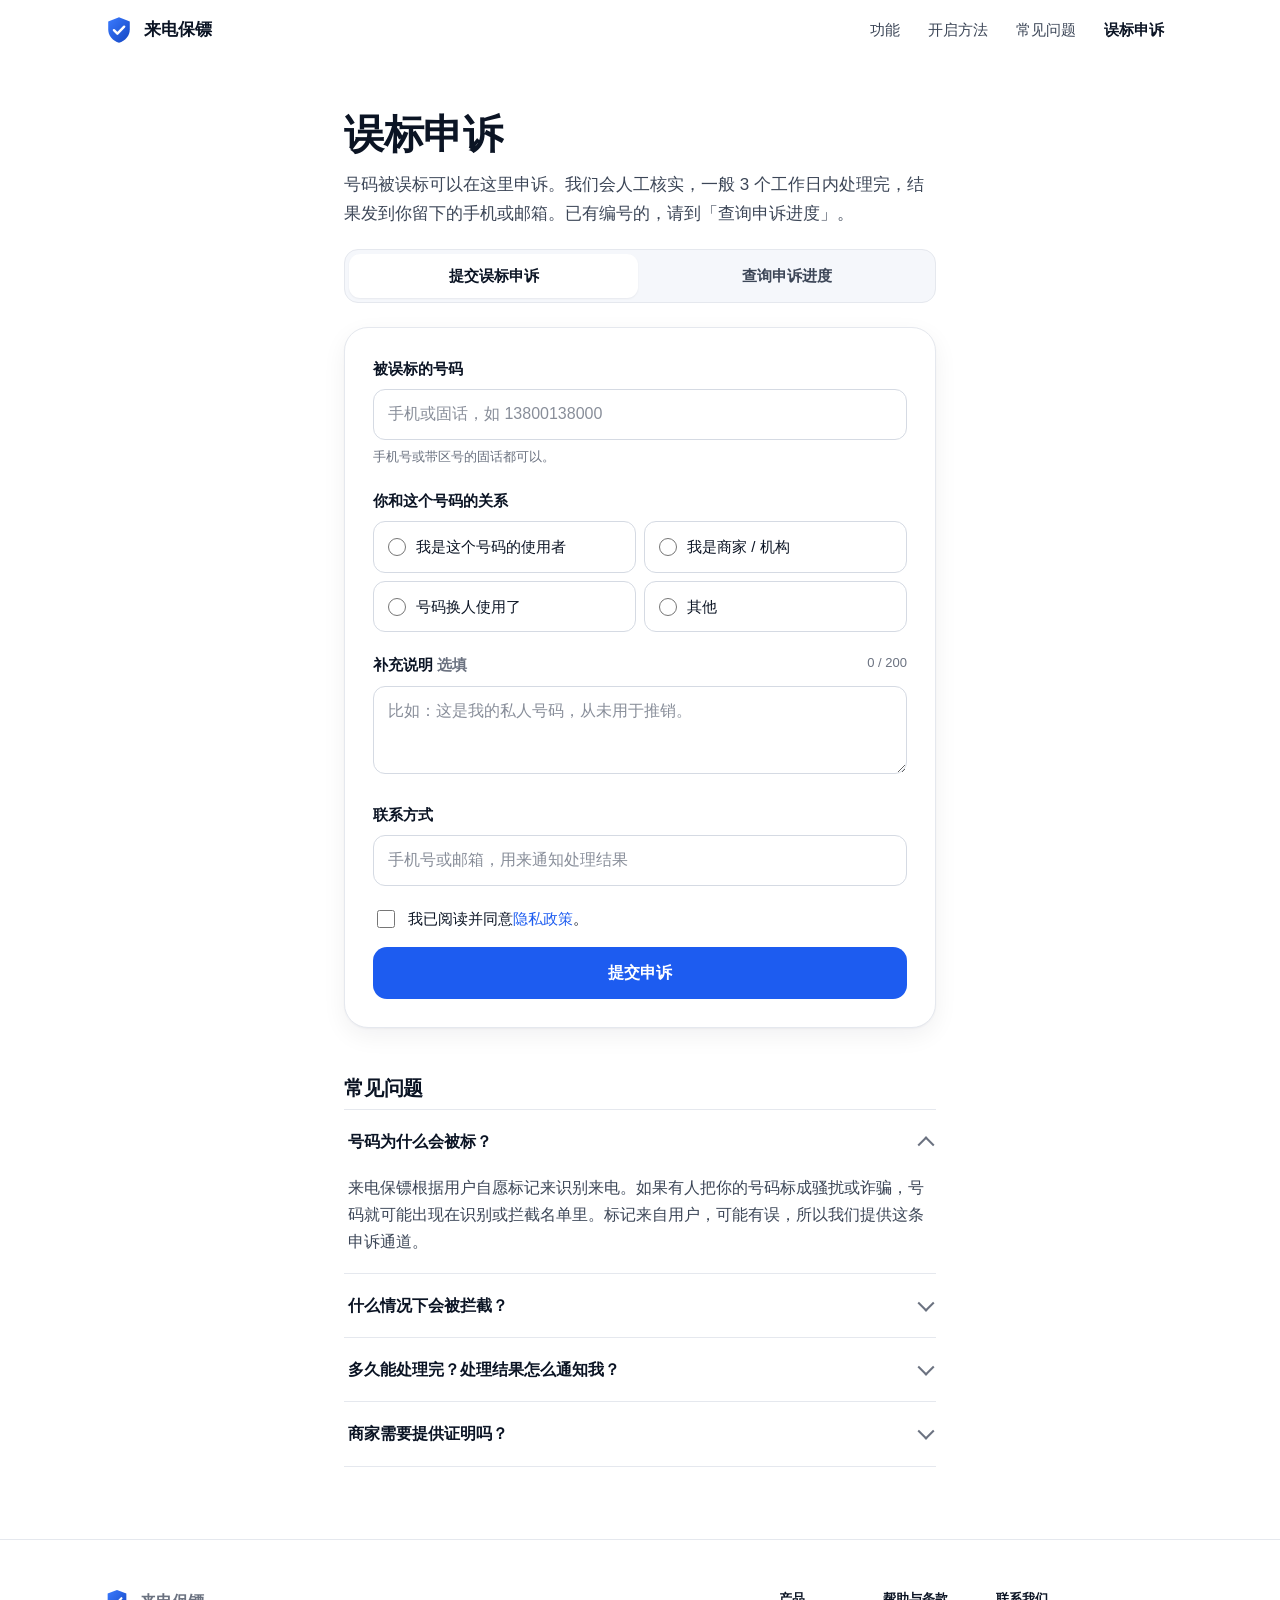
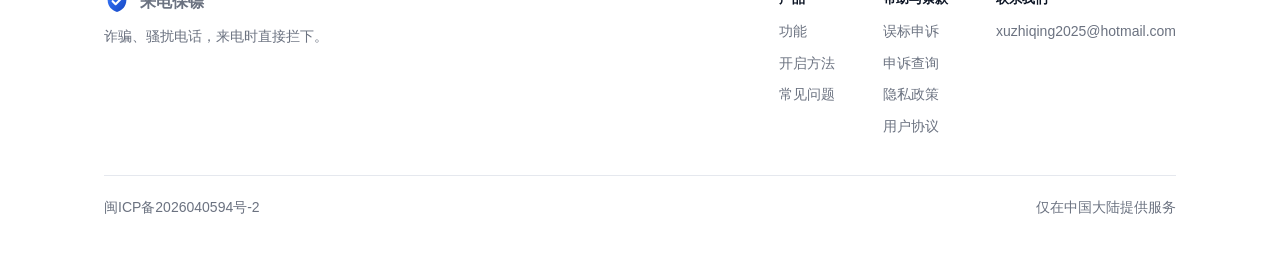
==== appeal.html @ 229f68aa "官网改版：与 www.guardmycall.cn 同步新首页、误标申诉与申诉查询 页脚只保留 ICP 备案号。隐私政策说明数据存放在境外云服务器，不写具体国家和地区。" ====
<!doctype html>
<html lang="zh-CN">
<head>
<meta charset="utf-8">
<meta name="viewport" content="width=device-width,initial-scale=1,viewport-fit=cover">
<title>误标申诉 · 来电保镖</title>
<meta name="description" content="号码被来电保镖误标，可以在这里提交申诉。人工核实，一般 3 个工作日内处理完。">
<meta name="theme-color" content="#ffffff" media="(prefers-color-scheme: light)">
<meta name="theme-color" content="#0b0d12" media="(prefers-color-scheme: dark)">
<meta name="format-detection" content="telephone=no">
<link rel="icon" href="data:image/svg+xml,%3Csvg xmlns='http://www.w3.org/2000/svg' viewBox='0 0 32 32'%3E%3Cpath d='M16 2.5 4.5 6.8v8.4c0 7 4.9 12.6 11.5 14.3 6.6-1.7 11.5-7.3 11.5-14.3V6.8L16 2.5Z' fill='%231d5cf0'/%3E%3Cpath d='m10.6 16.2 3.7 3.7 7.2-7.4' fill='none' stroke='%23fff' stroke-width='2.6' stroke-linecap='round' stroke-linejoin='round'/%3E%3C/svg%3E">
<link rel="stylesheet" href="assets/site.css?v=2">
</head>
<body>
<a class="skip" href="#main">跳到正文</a>
<header class="nav" id="top">
  <div class="wrap">
    <a class="brand" href="index.html" aria-label="来电保镖首页"><svg viewBox="0 0 32 32" aria-hidden="true"><defs><linearGradient id="lg-nav" x1="0" y1="0" x2="1" y2="1"><stop offset="0" stop-color="#3b7bff"/><stop offset="1" stop-color="#1446c2"/></linearGradient></defs><path d="M16 2.5 4.5 6.8v8.4c0 7 4.9 12.6 11.5 14.3 6.6-1.7 11.5-7.3 11.5-14.3V6.8L16 2.5Z" fill="url(#lg-nav)"/><path d="m10.6 16.2 3.7 3.7 7.2-7.4" fill="none" stroke="#fff" stroke-width="2.6" stroke-linecap="round" stroke-linejoin="round"/></svg><span>来电保镖</span></a>
    <ul class="nav-links">
      <li class="opt"><a href="index.html#features">功能</a></li>
      <li class="opt"><a href="index.html#setup">开启方法</a></li>
      <li><a href="index.html#faq">常见问题</a></li>
      <li><a href="appeal.html" aria-current="page">误标申诉</a></li>
    </ul>
  </div>
</header>
<main id="main" class="appeal">
<div class="doc-hero"><h1>误标申诉</h1>
<p class="lead">号码被误标可以在这里申诉。我们会人工核实，一般 3 个工作日内处理完，结果发到你留下的手机或邮箱。已有编号的，请到「查询申诉进度」。</p></div>
<nav class="appeal-tabs" aria-label="申诉与查询"><a href="appeal.html" aria-current="page">提交误标申诉</a><a href="appeal-status.html">查询申诉进度</a></nav>
<div class="panel">
<section id="form-sec">
  <form id="form" novalidate>
    <label class="f">
      <span class="lbl">被误标的号码</span>
      <input type="tel" name="number" inputmode="tel" autocomplete="tel" placeholder="手机或固话，如 13800138000" required>
      <p class="hint" id="num-hint">手机号或带区号的固话都可以。</p>
      <p class="err" id="err-number">请填写有效的手机号或带区号的固话。</p>
    </label>

    <fieldset class="f">
      <legend class="lbl">你和这个号码的关系</legend>
      <div class="radios">
        <label><input type="radio" name="reason" value="owner" required> 我是这个号码的使用者</label>
        <label><input type="radio" name="reason" value="business"> 我是商家 / 机构</label>
        <label><input type="radio" name="reason" value="reassigned"> 号码换人使用了</label>
        <label><input type="radio" name="reason" value="other"> 其他</label>
      </div>
      <p class="err" id="err-reason">请选择一项。</p>
    </fieldset>

    <label class="f hidden" id="company-wrap">
      <span class="lbl">单位名称 <span class="muted">选填</span></span>
      <input type="text" name="company" maxlength="80" placeholder="公司或机构名称">
      <p class="hint">如需提供营业执照等证明，提交后把材料发到 <a href="mailto:xuzhiqing2025@hotmail.com">xuzhiqing2025@hotmail.com</a>，注明申诉编号即可。我们不在这里上传图片，免得材料传丢或过大。</p>
    </label>

    <label class="f">
      <span class="lbl">补充说明 <span class="muted">选填</span> <span class="count" id="desc-count">0 / 200</span></span>
      <textarea name="description" maxlength="200" placeholder="比如：这是我的私人号码，从未用于推销。"></textarea>
    </label>

    <label class="f">
      <span class="lbl">联系方式</span>
      <input type="text" name="contact" autocomplete="email" placeholder="手机号或邮箱，用来通知处理结果" required>
      <p class="err" id="err-contact">请填写有效的手机号或邮箱。</p>
    </label>

    <div class="hp" aria-hidden="true">
      <label>网站 <input type="text" name="website" tabindex="-1" autocomplete="off"></label>
    </div>
    <input type="hidden" name="started_at" id="started_at">

    <div class="row">
      <input type="checkbox" name="agreed" id="agreed" required>
      <label for="agreed">我已阅读并同意<a href="privacy.html">隐私政策</a>。</label>
    </div>
    <p class="err" id="err-agreed">请先勾选同意隐私政策。</p>
    <p class="err" id="err-form"></p>
    <button type="submit" id="submit-btn">提交申诉</button>
  </form>
</section>

<section id="ok-sec" class="hidden">
  <div class="card">
    <p class="ok">申诉已提交</p>
    <p>请记下或截图保存这个编号，查询进度时要用：</p>
    <p class="id" id="ok-id"></p>
    <p id="ok-extra"></p>
    <p>我们会在 <strong>3 个工作日</strong>内人工核实。处理结果会发到你留下的联系方式。诈骗类标记一律人工审核，不会自动清除。</p>
  </div>
  <a class="btn-block" id="to-status" href="appeal-status.html">查询处理进度</a>
  <button type="button" class="secondary" id="new-appeal">再申一个号码</button>
</section>
</div>
<section class="faq faq-block" id="faq">
  <h2>常见问题</h2>
  <details open>
    <summary>号码为什么会被标？</summary>
    <p>来电保镖根据用户自愿标记来识别来电。如果有人把你的号码标成骚扰或诈骗，号码就可能出现在识别或拦截名单里。标记来自用户，可能有误，所以我们提供这条申诉通道。</p>
  </details>
  <details>
    <summary>什么情况下会被拦截？</summary>
    <p>至少 3 台不同的手机标记同一号码后，它才会进入拦截名单。超过 180 天的标记会自动删除，号码也会从名单里拿掉。快递、外卖号码默认只提示、不拦截。</p>
  </details>
  <details>
    <summary>多久能处理完？处理结果怎么通知我？</summary>
    <p>一般 3 个工作日。我们会按你留下的手机或邮箱通知。你也可以随时带着申诉编号和号码，到<a href="appeal-status.html">申诉查询</a>页查看进度。</p>
  </details>
  <details>
    <summary>商家需要提供证明吗？</summary>
    <p>不是必须。先提交申诉并留下联系方式；如果我们需要核对，会联系你。你也可以事后把营业执照等材料发到 xuzhiqing2025@hotmail.com，注明申诉编号。</p>
  </details>
</section>
</main>
<footer class="footer">
  <div class="wrap">
    <div class="top">
      <div>
        <a class="brand" href="index.html"><svg viewBox="0 0 32 32" aria-hidden="true"><defs><linearGradient id="lg-foot" x1="0" y1="0" x2="1" y2="1"><stop offset="0" stop-color="#3b7bff"/><stop offset="1" stop-color="#1446c2"/></linearGradient></defs><path d="M16 2.5 4.5 6.8v8.4c0 7 4.9 12.6 11.5 14.3 6.6-1.7 11.5-7.3 11.5-14.3V6.8L16 2.5Z" fill="url(#lg-foot)"/><path d="m10.6 16.2 3.7 3.7 7.2-7.4" fill="none" stroke="#fff" stroke-width="2.6" stroke-linecap="round" stroke-linejoin="round"/></svg><span>来电保镖</span></a>
        <p class="tagline">诈骗、骚扰电话，来电时直接拦下。</p>
      </div>
      <nav aria-label="页脚导航">
        <div><h4>产品</h4><ul><li><a href="index.html#features">功能</a></li><li><a href="index.html#setup">开启方法</a></li><li><a href="index.html#faq">常见问题</a></li></ul></div>
        <div><h4>帮助与条款</h4><ul><li><a href="appeal.html">误标申诉</a></li><li><a href="appeal-status.html">申诉查询</a></li><li><a href="privacy.html">隐私政策</a></li><li><a href="terms.html">用户协议</a></li></ul></div>
        <div><h4>联系我们</h4><ul><li><a href="mailto:xuzhiqing2025@hotmail.com">xuzhiqing2025@hotmail.com</a></li></ul></div>
      </nav>
    </div>
    <div class="legal">
      <a href="https://beian.miit.gov.cn/" target="_blank" rel="noopener noreferrer">闽ICP备2026040594号-2</a>
      <span>仅在中国大陆提供服务</span>
    </div>
  </div>
</footer>
<script>(function(){var n=document.getElementById("top");function f(){n.classList.toggle("scrolled",window.scrollY>4)}f();window.addEventListener("scroll",f,{passive:true})})();</script>
<script src="assets/appeal.js?v=2"></script>
<script>
(function(){
  var A = window.GMCAppeal;
  document.getElementById("started_at").value = String(Date.now());
  var form = document.getElementById("form");
  var desc = form.description;
  var count = document.getElementById("desc-count");
  desc.addEventListener("input", function(){ count.textContent = desc.value.length+" / 200"; });

  form.number.addEventListener("input", function(){
    var n = A.normalizeCN(form.number.value);
    document.getElementById("num-hint").textContent = n
      ? "已识别为 "+A.displayNumber(n)+"。 "
      : "手机号或带区号的固话都可以。";
    A.setErr("err-number", false);
  });

  form.querySelectorAll("[name=reason]").forEach(function(r){
    r.addEventListener("change", function(){
      document.getElementById("company-wrap").classList.toggle("hidden", form.reason.value!=="business");
      A.setErr("err-reason", false);
    });
  });

  function show(id){
    ["form-sec","ok-sec"].forEach(function(s){
      document.getElementById(s).classList.toggle("hidden", s!==id);
    });
    window.scrollTo(0,0);
  }

  form.addEventListener("submit", function(e){
    e.preventDefault();
    A.setErr("err-number", false); A.setErr("err-reason", false);
    A.setErr("err-contact", false); A.setErr("err-agreed", false); A.setErr("err-form", false);
    var number = A.normalizeCN(form.number.value);
    var reason = (form.querySelector("[name=reason]:checked")||{}).value;
    var contact = form.contact.value.trim();
    var bad = false;
    if(!number){ A.setErr("err-number", true); bad = true; }
    if(!reason){ A.setErr("err-reason", true); bad = true; }
    if(!A.validContact(contact)){ A.setErr("err-contact", true); bad = true; }
    if(!form.agreed.checked){ A.setErr("err-agreed", true); bad = true; }
    if(bad) return;

    var btn = document.getElementById("submit-btn");
    btn.disabled = true; btn.textContent = "提交中…";
    A.post({
      op:"submit",
      number: form.number.value,
      reason: reason,
      description: form.description.value.trim(),
      company: form.company.value.trim(),
      contact: contact,
      started_at: Number(form.started_at.value),
      website: form.website.value,
      agreed: true
    }).then(function(r){
      var res = r.res, data = r.data;
      if(res.status===429 || data.error==="daily_limit"){
        A.setErr("err-form", true, "今天提交次数已达上限，请明天再试。");
        return;
      }
      if(!res.ok || !data.ok){
        A.setErr("err-form", true, "提交没有成功，请检查号码和联系方式后再试。");
        return;
      }
      document.getElementById("ok-id").textContent = data.id;
      document.getElementById("ok-extra").textContent = data.reused
        ? "这个号码已有正在处理的申诉，我们沿用原来的编号，不用重复排队。"
        : "";
      var q = "appeal-status.html?id="+encodeURIComponent(data.id)+"&number="+encodeURIComponent(form.number.value.trim());
      document.getElementById("to-status").setAttribute("href", q);
      show("ok-sec");
    }).catch(function(){
      A.setErr("err-form", true, "网络好像不太好，请稍后重试。");
    }).then(function(){
      btn.disabled = false; btn.textContent = "提交申诉";
    });
  });

  document.getElementById("new-appeal").onclick = function(){
    form.reset();
    document.getElementById("started_at").value = String(Date.now());
    document.getElementById("company-wrap").classList.add("hidden");
    count.textContent = "0 / 200";
    document.getElementById("num-hint").textContent = "手机号或带区号的固话都可以。";
    document.getElementById("to-status").setAttribute("href", "appeal-status.html");
    show("form-sec");
  };
})();
</script>
</body>
</html>
---- assets/site.css ----
/* 来电保镖官网 · 共用样式（无外部字体、无 CDN） */
:root{
  --ink:#0b1424;--ink-2:#3c4657;--muted:#6b7280;--line:#e5e8ee;--line-2:#d5dae3;
  --bg:#fff;--bg-soft:#f5f7fb;--card:#fff;
  --brand:#1d5cf0;--brand-ink:#1446c2;--brand-soft:#eaf0ff;
  --ok:#0b7a3b;--ok-soft:#e8f6ee;--warn:#9a5b00;--warn-soft:#fff5e5;--err:#c41e3a;
  --radius:20px;--shadow:0 1px 2px rgba(16,24,40,.04),0 8px 24px rgba(16,24,40,.06);
  --max:1120px;
  --font:-apple-system,BlinkMacSystemFont,"PingFang SC","Hiragino Sans GB","Microsoft YaHei","Noto Sans CJK SC","Source Han Sans SC","Helvetica Neue",Arial,sans-serif;
}
@media (prefers-color-scheme:dark){
  :root{--ink:#f2f4f8;--ink-2:#c3c9d4;--muted:#8d95a3;--line:#262b35;--line-2:#343a46;
    --bg:#0b0d12;--bg-soft:#11141b;--card:#161a22;--brand:#4d82ff;--brand-ink:#7aa2ff;--brand-soft:#16213d;
    --ok:#3ad07a;--ok-soft:#10261a;--warn:#ffb648;--warn-soft:#2a2112;--err:#ff6b6b;
    --shadow:0 1px 2px rgba(0,0,0,.3),0 8px 24px rgba(0,0,0,.35)}
}
*{box-sizing:border-box}
html{-webkit-text-size-adjust:100%;scroll-behavior:smooth;scroll-padding-top:76px}
body{margin:0;font:16px/1.7 var(--font);color:var(--ink);background:var(--bg);-webkit-font-smoothing:antialiased;text-rendering:optimizeLegibility}
img{max-width:100%;height:auto;display:block}
a{color:var(--brand);text-decoration:none}
a:hover{text-decoration:underline}
:focus-visible{outline:2px solid var(--brand);outline-offset:2px;border-radius:6px}
h1,h2,h3{line-height:1.25;letter-spacing:-.01em;margin:0}
p{margin:0 0 1em}
.wrap{max-width:var(--max);margin:0 auto;padding:0 max(24px,env(safe-area-inset-right)) 0 max(24px,env(safe-area-inset-left))}
.skip{position:absolute;left:-999px;top:8px;background:var(--ink);color:var(--bg);padding:8px 12px;border-radius:8px;z-index:100}
.skip:focus{left:8px}

/* 顶部导航 */
.nav{position:sticky;top:0;z-index:50;background:rgba(255,255,255,.82);backdrop-filter:saturate(180%) blur(16px);-webkit-backdrop-filter:saturate(180%) blur(16px);border-bottom:1px solid transparent;transition:border-color .2s;padding-top:env(safe-area-inset-top)}
@media (prefers-color-scheme:dark){.nav{background:rgba(11,13,18,.8)}}
.nav.scrolled{border-bottom-color:var(--line)}
.nav .wrap{display:flex;align-items:center;justify-content:space-between;height:60px;gap:16px}
.brand{display:flex;align-items:center;gap:10px;color:var(--ink);font-weight:700;font-size:17px;white-space:nowrap}
.brand:hover{text-decoration:none}
.brand svg{width:30px;height:30px;flex:none}
.nav-links{display:flex;align-items:center;gap:4px;margin:0;padding:0;list-style:none}
.nav-links a{display:block;padding:8px 12px;border-radius:10px;color:var(--ink-2);font-size:15px}
.nav-links a:hover{background:var(--bg-soft);color:var(--ink);text-decoration:none}
.nav-links a[aria-current=page]{color:var(--ink);font-weight:600}
@media (max-width:760px){.nav-links .opt{display:none}.nav-links a{padding:8px 10px}}

/* 按钮 */
.btn{display:inline-flex;align-items:center;justify-content:center;gap:10px;min-height:52px;padding:0 22px;border-radius:14px;font:600 16px/1 var(--font);border:1px solid transparent;cursor:pointer;transition:transform .15s,background .15s}
.btn:hover{text-decoration:none}
.btn-primary{background:var(--brand);color:#fff}
.btn-primary:hover{background:var(--brand-ink)}
.btn-ghost{background:transparent;color:var(--ink);border-color:var(--line-2)}
.btn-ghost:hover{background:var(--bg-soft)}
.store{display:inline-flex;align-items:center;gap:12px;min-height:56px;padding:8px 20px 8px 16px;border-radius:14px;background:var(--ink);color:var(--bg);cursor:default;user-select:none}
.store svg{width:26px;height:26px;flex:none;fill:currentColor}
.store small{display:block;font-size:12px;line-height:1.2;opacity:.75}
.store b{display:block;font-size:17px;line-height:1.3;font-weight:600}

/* 通用区块 */
section{padding:96px 0}
.soft{background:var(--bg-soft)}
.eyebrow{display:inline-block;font-size:14px;font-weight:600;color:var(--brand);margin-bottom:12px;letter-spacing:.02em}
.h2{font-size:clamp(28px,3.6vw,40px);font-weight:700}
.lead{font-size:clamp(17px,1.6vw,19px);color:var(--ink-2);margin:16px 0 0}
.sec-head{max-width:680px;margin:0 0 48px}
.sec-head.center{margin-left:auto;margin-right:auto;text-align:center}
@media (max-width:760px){section{padding:64px 0}.sec-head{margin-bottom:32px}}

/* 首屏 */
.hero{padding:72px 0 88px;overflow:hidden;background:radial-gradient(1200px 520px at 78% 20%,var(--brand-soft),transparent 70%)}
.hero .wrap{display:grid;grid-template-columns:1.1fr .9fr;align-items:center;gap:48px}
.hero h1{font-size:clamp(36px,5.4vw,60px);font-weight:800;letter-spacing:-.02em}
.hero h1 .hl{color:var(--brand)}
.hero .lead{max-width:540px;margin-top:20px}
.cta{display:flex;flex-wrap:wrap;gap:12px;margin-top:32px}
.facts{display:flex;flex-wrap:wrap;gap:8px 20px;margin:28px 0 0;padding:0;list-style:none;color:var(--ink-2);font-size:15px}
.facts li{display:flex;align-items:center;gap:8px}
.facts svg{width:18px;height:18px;flex:none;color:var(--ok)}
.hero-visual{display:flex;justify-content:center;position:relative}
@media (max-width:900px){
  .hero{padding:40px 0 64px}
  .hero .wrap{grid-template-columns:1fr;gap:40px;text-align:center}
  .hero .lead{margin-left:auto;margin-right:auto}
  .cta,.facts{justify-content:center}
}

/* 手机外框 */
.device{position:relative;width:290px;max-width:100%;padding:11px;border-radius:52px;background:linear-gradient(145deg,#2a2f3a,#0d1016 55%);box-shadow:0 0 0 1px #3a404c inset,0 30px 60px -20px rgba(16,24,40,.35),0 18px 36px -18px rgba(16,24,40,.3)}
.device::before{content:"";position:absolute;left:50%;top:22px;width:84px;height:24px;margin-left:-42px;background:#000;border-radius:14px;z-index:2}
.device img{width:100%;border-radius:42px;background:#f2f2f7}
.device.sm{width:250px;border-radius:46px;padding:10px}
.device.sm img{border-radius:37px}
.device.sm::before{top:19px;width:72px;height:21px;margin-left:-36px}
@media (prefers-color-scheme:dark){.device{box-shadow:0 0 0 1px #4a505c inset,0 30px 60px -20px rgba(0,0,0,.7)}}

/* 三个卖点 */
.grid3{display:grid;grid-template-columns:repeat(3,1fr);gap:20px}
.feat{background:var(--card);border:1px solid var(--line);border-radius:var(--radius);padding:28px}
.feat h3{font-size:19px;margin:18px 0 8px}
.feat p{color:var(--ink-2);margin:0}
.icon{width:44px;height:44px;border-radius:12px;display:grid;place-items:center;background:var(--brand-soft);color:var(--brand)}
.icon svg{width:24px;height:24px}
@media (max-width:900px){.grid3{grid-template-columns:1fr}}

/* 左右图文 */
.split{display:grid;grid-template-columns:1fr 1fr;gap:64px;align-items:center}
.split.rev .split-media{order:-1}
.split-media{display:flex;justify-content:center}
@media (max-width:900px){.split{grid-template-columns:1fr;gap:40px}.split.rev .split-media{order:0}}

/* 拦截强度 */
.levels{display:grid;gap:14px;margin-top:28px}
.level{display:flex;gap:16px;align-items:flex-start;padding:20px;border:1px solid var(--line);border-radius:16px;background:var(--card)}
.level.on{border-color:var(--brand);box-shadow:0 0 0 3px var(--brand-soft)}
.level .tag{flex:none;min-width:56px;text-align:center;font-weight:700;padding:4px 10px;border-radius:10px;background:var(--bg-soft);color:var(--ink)}
.level.on .tag{background:var(--brand);color:#fff}
.level h3{font-size:17px;margin:0 0 4px}
.level p{margin:0;color:var(--ink-2);font-size:15px}
.pill{display:inline-block;font-size:12px;font-weight:600;padding:1px 8px;border-radius:999px;background:var(--brand-soft);color:var(--brand);vertical-align:2px;margin-left:6px}

/* 号码库流程 */
.flow{display:grid;grid-template-columns:repeat(4,1fr);gap:16px;margin:0;padding:0;list-style:none;counter-reset:f}
.flow li{position:relative;background:var(--card);border:1px solid var(--line);border-radius:var(--radius);padding:24px}
.flow .n{font-size:13px;font-weight:700;color:var(--brand)}
.flow h3{font-size:17px;margin:8px 0 6px}
.flow p{margin:0;color:var(--ink-2);font-size:15px}
.note{display:flex;gap:12px;align-items:flex-start;margin-top:24px;padding:18px 20px;border-radius:16px;background:var(--warn-soft);color:var(--ink)}
.note svg{width:22px;height:22px;flex:none;color:var(--warn);margin-top:2px}
.note p{margin:0;font-size:15px}
@media (max-width:900px){.flow{grid-template-columns:1fr 1fr}}
@media (max-width:520px){.flow{grid-template-columns:1fr}}

/* 开启步骤 */
.steps{margin:28px 0 0;padding:0;list-style:none;display:grid;gap:4px}
.steps li{display:grid;grid-template-columns:36px 1fr;gap:16px;padding:14px 0}
.steps .num{width:36px;height:36px;border-radius:50%;display:grid;place-items:center;font-weight:700;background:var(--brand);color:#fff}
.steps h3{font-size:17px;margin:5px 0 4px}
.steps p{margin:0;color:var(--ink-2);font-size:15px}
.path{display:inline-flex;flex-wrap:wrap;align-items:center;gap:4px 6px;margin-top:8px;padding:8px 12px;border-radius:10px;background:var(--bg-soft);border:1px solid var(--line);font-size:14px;color:var(--ink)}
.soft .path{background:var(--card)}
.path i{font-style:normal;color:var(--muted)}

/* 隐私 */
.privacy-grid{display:grid;grid-template-columns:1fr 1fr;gap:20px}
.pcard{border-radius:var(--radius);padding:28px;border:1px solid var(--line);background:var(--card)}
.pcard h3{font-size:18px;margin:0 0 14px;display:flex;align-items:center;gap:10px}
.pcard ul{margin:0;padding:0;list-style:none;display:grid;gap:10px}
.pcard li{display:flex;gap:10px;color:var(--ink-2);font-size:15px}
.pcard li svg{width:18px;height:18px;flex:none;margin-top:4px}
.pcard.yes li svg{color:var(--ok)}
.pcard.no li svg{color:var(--err)}
@media (max-width:760px){.privacy-grid{grid-template-columns:1fr}}

/* FAQ */
.faq{max-width:800px;margin:0 auto}
.faq details{border-bottom:1px solid var(--line)}
.faq details:first-child{border-top:1px solid var(--line)}
.faq summary{list-style:none;cursor:pointer;display:flex;justify-content:space-between;align-items:center;gap:16px;padding:22px 4px;font-weight:600;font-size:17px}
.faq summary::-webkit-details-marker{display:none}
.faq summary::after{content:"";flex:none;width:10px;height:10px;border-right:2px solid var(--muted);border-bottom:2px solid var(--muted);transform:rotate(45deg) translate(-2px,-2px);transition:transform .2s}
.faq details[open] summary::after{transform:rotate(-135deg) translate(-2px,-2px)}
.faq .a{padding:0 4px 22px;color:var(--ink-2)}
.faq .a p:last-child{margin:0}

/* 申诉横幅 */
.band{border-radius:28px;padding:48px;background:var(--ink);color:var(--bg);display:flex;align-items:center;justify-content:space-between;gap:32px;flex-wrap:wrap}
@media (prefers-color-scheme:dark){.band{background:var(--card);color:var(--ink);border:1px solid var(--line)}}
.band h2{font-size:clamp(24px,3vw,32px)}
.band p{margin:10px 0 0;opacity:.8;max-width:560px}
.band .btn{background:var(--bg);color:var(--ink)}
@media (prefers-color-scheme:dark){.band .btn{background:var(--brand);color:#fff}}
@media (max-width:760px){.band{padding:32px 24px}}

/* 页脚 */
.footer{border-top:1px solid var(--line);padding:48px 0 max(40px,env(safe-area-inset-bottom));font-size:14px;color:var(--muted)}
.footer .top{display:flex;justify-content:space-between;gap:32px;flex-wrap:wrap}
.footer .brand{font-size:16px}
.footer .brand svg{width:26px;height:26px}
.footer .tagline{margin:10px 0 0}
.footer nav{display:flex;gap:48px;flex-wrap:wrap}
.footer h4{margin:0 0 10px;font-size:13px;color:var(--ink);font-weight:600}
.footer ul{margin:0;padding:0;list-style:none;display:grid;gap:8px}
.footer a{color:var(--muted)}
.footer a:hover{color:var(--ink)}
.footer .legal{margin-top:36px;padding-top:20px;border-top:1px solid var(--line);display:flex;justify-content:space-between;gap:8px 24px;flex-wrap:wrap}
.footer .legal a,.footer .legal span{color:var(--muted)}
.footer .legal a:hover{color:var(--ink)}

/* 子页面：文档 */
.doc-hero{padding:56px 0 8px}
.doc-hero h1{font-size:clamp(30px,4vw,40px);font-weight:800}
.doc-hero .meta{color:var(--muted);margin:12px 0 0;font-size:15px}
.doc{max-width:760px;margin:0 auto;padding:0 24px}
.doc-body{padding:24px 0 80px}
.doc-body h2{font-size:20px;margin:40px 0 12px;padding-top:4px}
.doc-body h2:first-child{margin-top:16px}
.doc-body p,.doc-body li{color:var(--ink-2)}
.doc-body ul{padding-left:1.25em;margin:0 0 1em}
.doc-body li{margin:6px 0}
.toc{margin:24px 0 0;padding:18px 20px;border-radius:16px;background:var(--bg-soft);border:1px solid var(--line)}
.toc b{display:block;font-size:13px;color:var(--muted);margin-bottom:6px;font-weight:600}
.toc ol{margin:0;padding-left:1.25em;columns:2;column-gap:32px}
.toc li{margin:4px 0;break-inside:avoid}
@media (max-width:520px){.toc ol{columns:1}}
.callout{margin:28px 0 0;padding:16px 18px;border-radius:14px;background:var(--brand-soft);color:var(--ink);font-size:15px}
.callout p{margin:0;color:var(--ink)}
@media (max-width:520px){.split-media .device{width:250px;border-radius:46px;padding:10px}.split-media .device img{border-radius:37px}.split-media .device::before{top:19px;width:72px;height:21px;margin-left:-36px}}

/* 申诉页底栏按钮组（深色横幅上的次要按钮） */
.band-actions{display:flex;flex-wrap:wrap;gap:12px;align-items:center}
.band .btn-ghost{background:transparent;color:var(--bg);border-color:rgba(255,255,255,.35)}
.band .btn-ghost:hover{background:rgba(255,255,255,.08)}
@media (prefers-color-scheme:dark){
  .band .btn-ghost{color:var(--ink);border-color:var(--line-2)}
  .band .btn-ghost:hover{background:var(--bg-soft)}
}

/* 申诉 / 查询页 */
.appeal section{padding:0}
.appeal{max-width:640px;margin:0 auto;padding:0 max(24px,env(safe-area-inset-left)) 72px;padding-right:max(24px,env(safe-area-inset-right))}
.appeal .doc-hero{padding:48px 0 20px}
.appeal .doc-hero h1{font-size:clamp(30px,4vw,40px);font-weight:800;margin:0}
.appeal .lead{color:var(--ink-2);margin:12px 0 0;font-size:17px}
.appeal-tabs{display:flex;gap:4px;margin:0 0 24px;padding:4px;background:var(--bg-soft);border:1px solid var(--line);border-radius:14px}
.appeal-tabs a{flex:1;display:flex;align-items:center;justify-content:center;min-height:44px;padding:8px 12px;border-radius:11px;color:var(--ink-2);font-weight:600;font-size:15px;text-align:center}
.appeal-tabs a:hover{color:var(--ink);text-decoration:none}
.appeal-tabs a[aria-current=page]{background:var(--card);color:var(--ink);box-shadow:0 1px 2px rgba(16,24,40,.06)}
@media (prefers-color-scheme:dark){.appeal-tabs a[aria-current=page]{box-shadow:0 1px 2px rgba(0,0,0,.35)}}
.appeal .panel{background:var(--card);border:1px solid var(--line);border-radius:24px;padding:28px;box-shadow:var(--shadow)}
@media (max-width:520px){
  .appeal .panel{padding:20px;border-radius:20px}
  .appeal{padding-bottom:56px}
  .appeal .doc-hero{padding-top:32px}
}
.appeal h2{font-size:20px;margin:0 0 16px}
.appeal label.f,.appeal fieldset.f{display:block;margin:0 0 20px}
.appeal .lbl{display:block;font-weight:600;margin-bottom:8px;font-size:15px}
.appeal .hint{color:var(--muted);font-size:13px;margin:6px 0 0}
.appeal input[type=text],.appeal input[type=tel],.appeal input[type=email],.appeal textarea{
  width:100%;font:16px/1.4 var(--font);color:var(--ink);background:var(--bg);
  border:1px solid var(--line-2);border-radius:12px;padding:13px 14px;
  appearance:none;-webkit-appearance:none;transition:border-color .15s,box-shadow .15s
}
.appeal input::placeholder,.appeal textarea::placeholder{color:var(--muted);opacity:.8}
.appeal input:focus,.appeal textarea:focus{outline:none;border-color:var(--brand);box-shadow:0 0 0 3px var(--brand-soft)}
.appeal textarea{min-height:88px;resize:vertical}
.appeal fieldset{border:0;padding:0;margin:0;min-width:0}
.appeal legend{padding:0}
.appeal .radios{display:grid;grid-template-columns:1fr 1fr;gap:8px}
@media (max-width:520px){.appeal .radios{grid-template-columns:1fr}}
.appeal .radios label{display:flex;align-items:center;gap:10px;padding:12px 14px;border:1px solid var(--line-2);border-radius:12px;background:var(--bg);cursor:pointer;min-height:48px;font-size:15px;transition:border-color .15s,background .15s}
.appeal .radios label:hover{border-color:var(--brand)}
.appeal .radios label:has(input:checked){border-color:var(--brand);background:var(--brand-soft)}
.appeal .radios input{accent-color:var(--brand);width:18px;height:18px;flex:none;margin:0}
.appeal .row{display:flex;align-items:flex-start;gap:10px;margin:4px 0 16px;font-size:15px}
.appeal .row input[type=checkbox]{margin-top:4px;width:18px;height:18px;flex:none;accent-color:var(--brand)}
.appeal button,.appeal .btn-block{width:100%;min-height:52px;border:0;border-radius:14px;font:600 16px var(--font);background:var(--brand);color:#fff;cursor:pointer;transition:background .15s;display:flex;align-items:center;justify-content:center;text-decoration:none}
.appeal button:hover,.appeal .btn-block:hover{background:var(--brand-ink);text-decoration:none}
.appeal button:disabled{opacity:.55;cursor:not-allowed}
.appeal button.secondary,.appeal a.secondary{background:transparent;color:var(--ink);border:1px solid var(--line-2);margin-top:12px}
.appeal button.secondary:hover,.appeal a.secondary:hover{background:var(--bg-soft)}
.appeal .err{color:var(--err);font-size:14px;margin:8px 0 0;display:none}
.appeal .err.show{display:block}
.appeal .count{float:right;color:var(--muted);font-weight:400;font-size:13px}
.appeal .hp{position:absolute;left:-9999px;height:0;overflow:hidden}
.appeal .card{background:var(--bg-soft);border:1px solid var(--line);border-radius:18px;padding:22px;margin:0 0 16px}
.appeal .card p:last-child{margin-bottom:0}
.appeal .card .id{font-size:24px;font-weight:700;letter-spacing:.04em;margin:8px 0;word-break:break-all;font-variant-numeric:tabular-nums}
.appeal .ok{color:var(--ok);font-weight:700;font-size:18px}
.appeal .status-pill{display:inline-block;padding:2px 12px;border-radius:999px;background:var(--brand-soft);color:var(--brand);font-weight:600}
.appeal .status-pill.cleared,.appeal .status-pill.whitelisted{background:var(--ok-soft);color:var(--ok)}
.appeal .status-pill.rejected{background:var(--bg-soft);color:var(--ink-2)}
.appeal .muted{color:var(--muted)}
.appeal .hidden,.appeal label.f.hidden,.appeal section.hidden{display:none !important}
.appeal .faq-block{margin-top:48px}
.appeal .faq-block h2{margin-bottom:8px}
.appeal .faq details{border-bottom:1px solid var(--line);padding:0}
.appeal .faq details:first-of-type{border-top:1px solid var(--line)}
.appeal .faq summary{padding:18px 4px;font-size:16px}
.appeal .faq details>p,.appeal .faq .a{padding:0 4px 18px;margin:0;color:var(--ink-2)}

/* 404 */
.error-page{min-height:58vh;display:flex;flex-direction:column;justify-content:center;padding:72px 0 96px;max-width:640px;margin:0 auto}
.error-page h1{font-size:clamp(28px,4vw,40px);font-weight:800;margin:0}
.error-page p{color:var(--ink-2);margin:16px 0 28px;font-size:17px}
.error-page .cta{display:flex;flex-wrap:wrap;gap:12px}

/* App 内打开隐私政策 / 用户协议时，去掉网站导航，只留正文和备案号 */
.in-app .skip,.in-app .nav,.in-app .footer .top{display:none !important}
.in-app .footer{border-top:1px solid var(--line);padding:24px 0 32px}
.in-app .doc-hero{padding-top:16px}
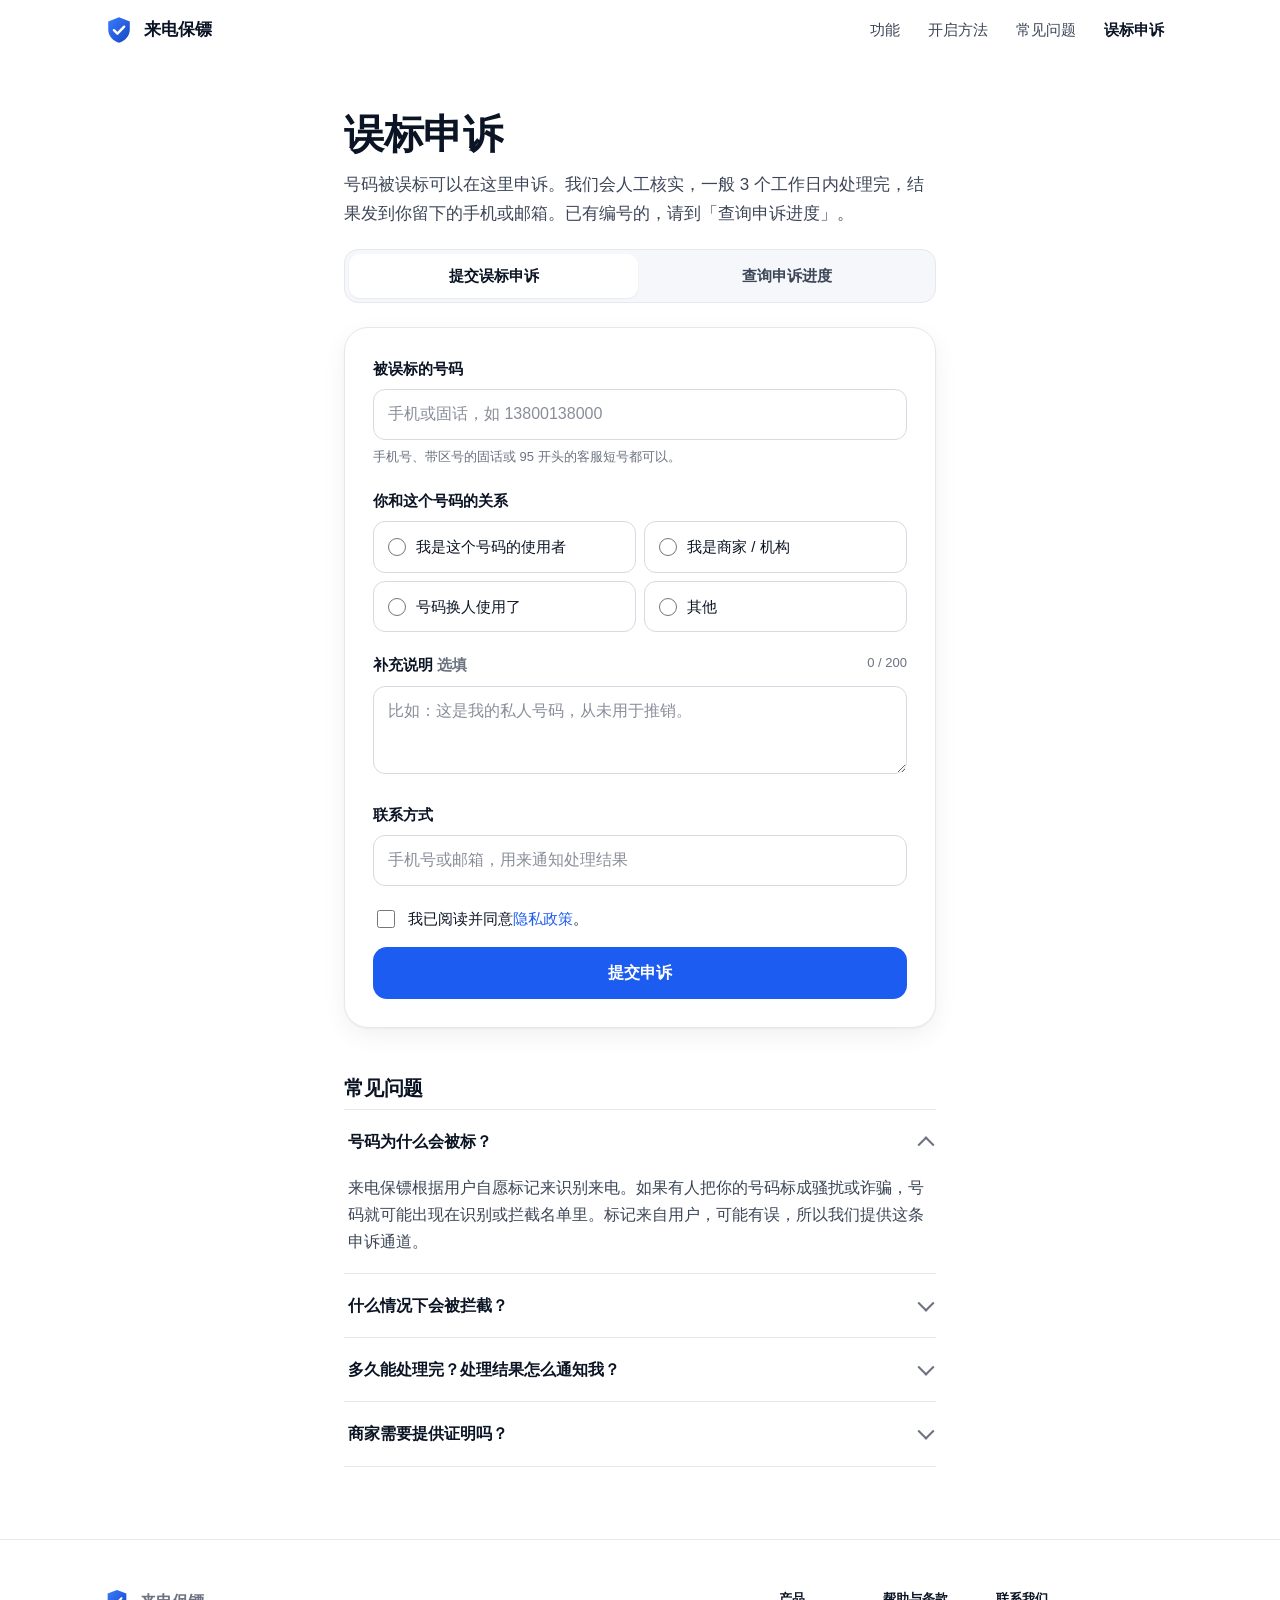
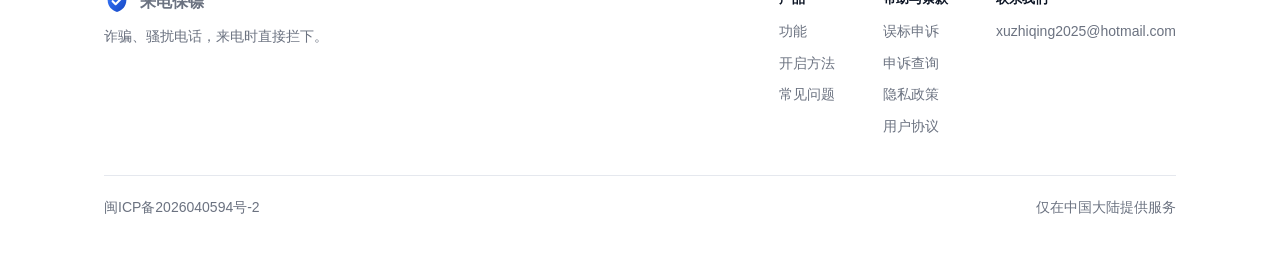
==== commit d7ab4da9: "误标申诉支持 3–15 位号码（110、10086、95xxx 等短号）" ====
--- a/appeal.html
+++ b/appeal.html
@@ -34,8 +34,8 @@
     <label class="f">
       <span class="lbl">被误标的号码</span>
       <input type="tel" name="number" inputmode="tel" autocomplete="tel" placeholder="手机或固话，如 13800138000" required>
-      <p class="hint" id="num-hint">手机号或带区号的固话都可以。</p>
-      <p class="err" id="err-number">请填写有效的手机号或带区号的固话。</p>
+      <p class="hint" id="num-hint">手机号、带区号的固话或 95 开头的客服短号都可以。</p>
+      <p class="err" id="err-number">请填写有效的手机号、固话或短号。</p>
     </label>
 
     <fieldset class="f">
@@ -101,7 +101,7 @@
   </details>
   <details>
     <summary>什么情况下会被拦截？</summary>
-    <p>至少 3 台不同的手机标记同一号码后，它才会进入拦截名单。超过 180 天的标记会自动删除，号码也会从名单里拿掉。快递、外卖号码默认只提示、不拦截。</p>
+    <p>多台不同的手机标记同一号码后，它才会进入拦截名单。超过 180 天的标记会自动删除，号码也会从名单里拿掉。快递、外卖号码默认只提示、不拦截。</p>
   </details>
   <details>
     <summary>多久能处理完？处理结果怎么通知我？</summary>
@@ -147,7 +147,7 @@
     var n = A.normalizeCN(form.number.value);
     document.getElementById("num-hint").textContent = n
       ? "已识别为 "+A.displayNumber(n)+"。 "
-      : "手机号或带区号的固话都可以。";
+      : "手机号、带区号的固话或 95 开头的客服短号都可以。";
     A.setErr("err-number", false);
   });
 
@@ -220,7 +220,7 @@
     document.getElementById("started_at").value = String(Date.now());
     document.getElementById("company-wrap").classList.add("hidden");
     count.textContent = "0 / 200";
-    document.getElementById("num-hint").textContent = "手机号或带区号的固话都可以。";
+    document.getElementById("num-hint").textContent = "手机号、带区号的固话或 95 开头的客服短号都可以。";
     document.getElementById("to-status").setAttribute("href", "appeal-status.html");
     show("form-sec");
   };
